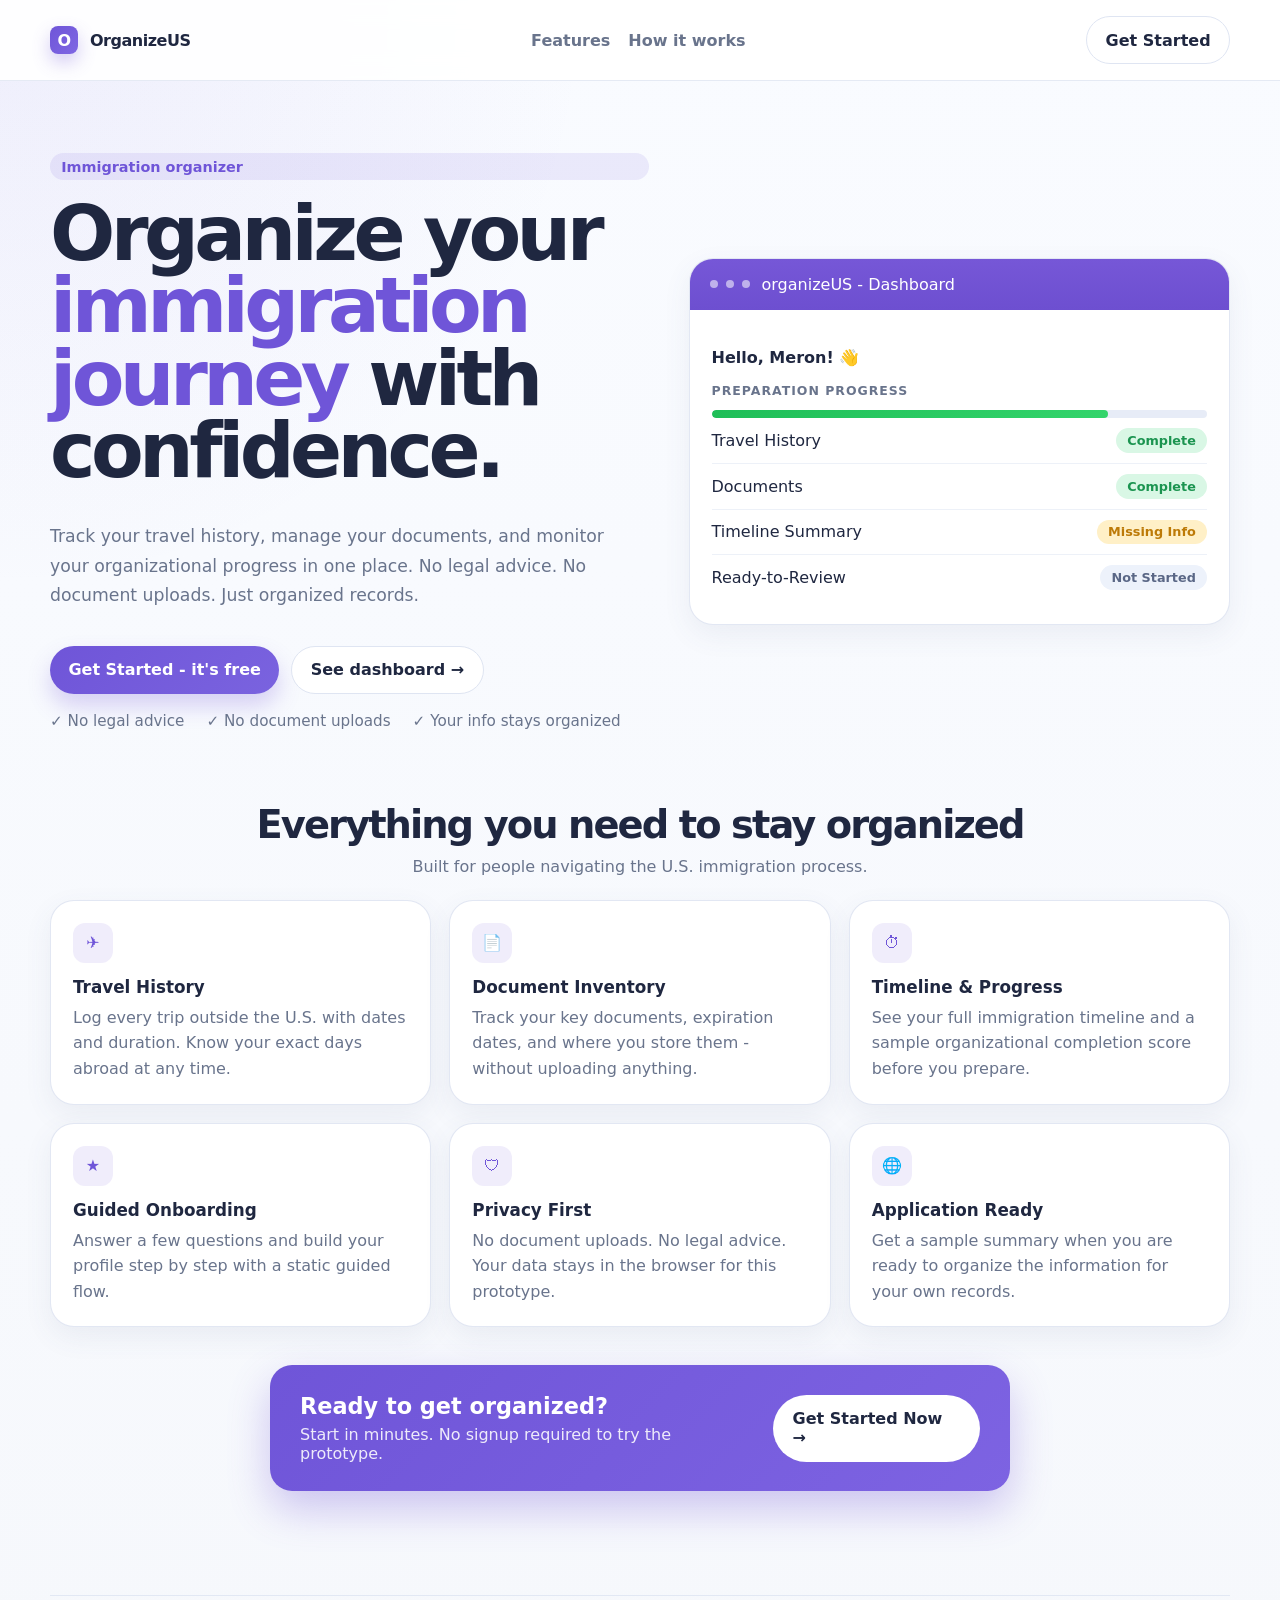
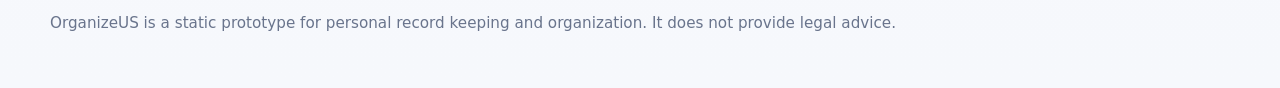
==== index.html @ 8f2bd59b "Initial Project Setup. Figma prototype translation." ====
<!DOCTYPE html>
<html lang="en">
<head>
	<meta charset="UTF-8">
	<meta name="viewport" content="width=device-width, initial-scale=1.0">
	<title>OrganizeUS | Immigration Organization Prototype</title>
	<meta name="description" content="A static prototype for organizing immigration-related records, travel history, documents, and progress.">
	<link rel="stylesheet" href="css/styles.css">
</head>
<body data-page="home">
	<header class="topbar">
		<div class="topbar-inner">
			<a class="brand" href="index.html" aria-label="OrganizeUS home">
				<span class="brand-mark" aria-hidden="true">O</span>
				<span>OrganizeUS</span>
			</a>
			<button class="mobile-nav-toggle" data-mobile-menu-toggle aria-label="Open menu" aria-expanded="false"></button>
			<div class="topnav" data-mobile-menu>
				<a href="#features">Features</a>
				<a href="#how-it-works">How it works</a>
			</div>
			<div class="header-actions" data-mobile-actions>
				<a class="btn-secondary" href="onboarding.html">Get Started</a>
			</div>
		</div>
	</header>

	<main>
		<section class="hero">
			<div class="hero-grid">
				<div class="hero-copy">
					<span class="eyebrow">Immigration organizer</span>
					<h1>Organize your <span class="accent">immigration journey</span> with confidence.</h1>
					<p class="lead">Track your travel history, manage your documents, and monitor your organizational progress in one place. No legal advice. No document uploads. Just organized records.</p>
					<div class="hero-actions">
						<a class="btn" href="onboarding.html">Get Started - it&apos;s free</a>
						<a class="btn-secondary" href="dashboard.html">See dashboard →</a>
					</div>
					<div class="hero-note-row">
						<span>✓ No legal advice</span>
						<span>✓ No document uploads</span>
						<span>✓ Your info stays organized</span>
					</div>
				</div>
				<article class="hero-card" aria-label="Sample dashboard preview">
					<div class="hero-card-header">
						<div class="hero-card-dots" aria-hidden="true"><span></span><span></span><span></span></div>
						<span>organizeUS - Dashboard</span>
					</div>
					<div class="hero-card-body">
						<p><strong>Hello, Meron!</strong> 👋</p>
						<p class="progress-label">Preparation progress</p>
						<div class="progress-line" aria-hidden="true"><div class="progress-bar green" style="width:80%"></div></div>
						<div class="status-row"><span>Travel History</span><span class="status-tag success">Complete</span></div>
						<div class="status-row"><span>Documents</span><span class="status-tag success">Complete</span></div>
						<div class="status-row"><span>Timeline Summary</span><span class="status-tag warning">Missing Info</span></div>
						<div class="status-row"><span>Ready-to-Review</span><span class="status-tag neutral">Not Started</span></div>
					</div>
				</article>
			</div>
		</section>

		<section class="section" id="features">
			<div class="section-heading">
				<h2>Everything you need to stay organized</h2>
				<p>Built for people navigating the U.S. immigration process.</p>
			</div>
			<div class="features-grid">
				<article class="feature-card"><span class="feature-icon" aria-hidden="true">✈</span><h3>Travel History</h3><p>Log every trip outside the U.S. with dates and duration. Know your exact days abroad at any time.</p></article>
				<article class="feature-card"><span class="feature-icon" aria-hidden="true">📄</span><h3>Document Inventory</h3><p>Track your key documents, expiration dates, and where you store them - without uploading anything.</p></article>
				<article class="feature-card"><span class="feature-icon" aria-hidden="true">⏱</span><h3>Timeline &amp; Progress</h3><p>See your full immigration timeline and a sample organizational completion score before you prepare.</p></article>
				<article class="feature-card"><span class="feature-icon" aria-hidden="true">★</span><h3>Guided Onboarding</h3><p>Answer a few questions and build your profile step by step with a static guided flow.</p></article>
				<article class="feature-card"><span class="feature-icon" aria-hidden="true">🛡</span><h3>Privacy First</h3><p>No document uploads. No legal advice. Your data stays in the browser for this prototype.</p></article>
				<article class="feature-card"><span class="feature-icon" aria-hidden="true">🌐</span><h3>Application Ready</h3><p>Get a sample summary when you are ready to organize the information for your own records.</p></article>
			</div>
			<div class="cta-banner" id="how-it-works">
				<div>
					<h3>Ready to get organized?</h3>
					<p>Start in minutes. No signup required to try the prototype.</p>
				</div>
				<a class="btn-secondary" href="onboarding.html">Get Started Now →</a>
			</div>
		</section>
	</main>

	<footer class="footer">
		<div class="container">
			<div class="page-divider"></div>
			<p>OrganizeUS is a static prototype for personal record keeping and organization. It does not provide legal advice.</p>
		</div>
	</footer>

	<script src="js/app.js"></script>
</body>
</html>
---- css/styles.css ----
/* Shared design system for OrganizeUS */
:root {
	--primary-color: #6f55d8;
	--primary-dark: #5a43c7;
	--success-color: #27c35b;
	--warning-color: #ffb020;
	--danger-color: #ff6b6b;
	--background-color: #f6f8fc;
	--surface-color: #ffffff;
	--text-color: #1f2740;
	--muted-text-color: #69748c;
	--border-color: #dfe5f2;
	--border-strong: #cfd8ea;
	--shadow-soft: 0 10px 28px rgba(76, 87, 129, 0.08);
	--shadow-strong: 0 18px 40px rgba(28, 38, 65, 0.09);
	--border-radius: 18px;
	--border-radius-lg: 24px;
	--content-width: 1180px;
	--sidebar-width: 240px;
	--transition: 180ms ease;
}

* { box-sizing: border-box; }
html { scroll-behavior: smooth; }
body {
	margin: 0;
	font-family: Inter, ui-sans-serif, system-ui, -apple-system, BlinkMacSystemFont, "Segoe UI", sans-serif;
	color: var(--text-color);
	background:
		radial-gradient(circle at top left, rgba(111, 85, 216, 0.08), transparent 28%),
		linear-gradient(180deg, #f9fbff 0%, var(--background-color) 100%);
	min-height: 100vh;
}

img { max-width: 100%; display: block; }
a { color: inherit; text-decoration: none; }
button, input, select, textarea { font: inherit; }
button { cursor: pointer; }
:focus-visible { outline: 3px solid rgba(111, 85, 216, 0.35); outline-offset: 2px; }

.container,
.topbar-inner,
.app-topbar,
.hero-grid,
.features-grid,
.app-shell,
.dashboard-grid,
.travel-grid,
.timeline-grid,
.onboarding-shell {
	width: min(var(--content-width), calc(100% - 32px));
	margin: 0 auto;
}

.topbar {
	position: sticky; top: 0; z-index: 50;
	background: rgba(255,255,255,.9); backdrop-filter: blur(12px);
	border-bottom: 1px solid rgba(223,229,242,.8);
}

.topbar-inner { display:flex; align-items:center; justify-content:space-between; gap:16px; min-height:80px; }
.brand { display:inline-flex; align-items:center; gap:12px; font-weight:800; letter-spacing:-.03em; }
.brand-mark {
	width: 28px; height: 28px; border-radius: 8px;
	background: linear-gradient(135deg, var(--primary-color), #7f67e3);
	color:#fff; display:inline-flex; align-items:center; justify-content:center;
	box-shadow:0 8px 18px rgba(111,85,216,.3);
}
.brand-mark svg, .icon svg, .nav-icon svg, .feature-icon svg, .card-icon svg, .stat-icon svg, .btn-icon svg {
	width: 18px; height: 18px; stroke: currentColor; fill: none; stroke-width: 2; stroke-linecap: round; stroke-linejoin: round;
}

.topnav, .header-actions { display:flex; align-items:center; gap:18px; color: var(--muted-text-color); font-weight:600; }
.header-actions { gap: 10px; }
.topnav a:hover, .topnav button:hover { color: var(--text-color); }

.btn, .btn-secondary, .btn-ghost, .btn-success, .btn-outline, .nav-link, .mobile-nav-toggle, .choice {
	border:0; border-radius:999px; display:inline-flex; align-items:center; justify-content:center; gap:8px;
	transition: transform var(--transition), background var(--transition), color var(--transition), box-shadow var(--transition), border-color var(--transition);
}
.btn, .btn-secondary, .btn-success, .btn-outline, .btn-ghost { padding:.85rem 1.15rem; font-weight:700; }
.btn, .btn-success {
	color:#fff; background: linear-gradient(135deg, var(--primary-color), #7a63df);
	box-shadow: 0 12px 22px rgba(111,85,216,.25);
}
.btn:hover, .btn-success:hover { transform: translateY(-1px); }
.btn-secondary, .btn-outline, .nav-link, .choice { background: var(--surface-color); border:1px solid var(--border-color); color: var(--text-color); }
.btn-secondary:hover, .btn-outline:hover, .nav-link:hover, .choice:hover { border-color: var(--border-strong); box-shadow: var(--shadow-soft); }
.btn-ghost { background: transparent; color: var(--muted-text-color); border:1px solid transparent; }
.btn-ghost:hover { color: var(--text-color); background: rgba(111,85,216,.08); }
.mobile-nav-toggle { display:none; width:44px; height:44px; background: var(--surface-color); border:1px solid var(--border-color); }

.hero { padding: 72px 0 38px; }
.eyebrow { display:inline-flex; align-items:center; gap:8px; padding:.35rem .7rem; border-radius:999px; background: rgba(111,85,216,.11); color: var(--primary-color); font-size:.9rem; font-weight:700; }
.hero-grid { display:grid; grid-template-columns: minmax(0,1.05fr) minmax(320px,.95fr); align-items:center; gap:40px; }
.hero h1, .page-title { margin:0; letter-spacing:-.06em; line-height:.94; font-size: clamp(3rem, 6vw, 5.1rem); }
.accent { color: var(--primary-color); }
.lead { color: var(--muted-text-color); font-size:1.08rem; line-height:1.7; max-width:54ch; }
.hero-copy { display:grid; gap:18px; }
.hero-actions, .page-actions, .onboarding-actions, .modal-actions, .summary-list, .quick-action-grid { display:flex; flex-wrap:wrap; gap:12px; }
.hero-note-row { display:flex; flex-wrap:wrap; gap:22px; color: var(--muted-text-color); font-size:.95rem; }
.hero-note-row span, .muted-pill { display:inline-flex; align-items:center; gap:8px; }

.hero-card, .panel, .timeline-panel, .feature-card, .summary-card, .dashboard-stat, .onboarding-card, .table-card, .document-card, .page-card, .mini-card, .field-card, .modal {
	background: var(--surface-color); border:1px solid rgba(223,229,242,.9); border-radius: var(--border-radius-lg); box-shadow: var(--shadow-soft);
}
.hero-card { overflow:hidden; }
.hero-card-header { padding:16px 20px; background: linear-gradient(180deg, #7657d7 0%, #6d4fd0 100%); color:#fff; display:flex; align-items:center; gap:12px; }
.hero-card-dots { display:flex; gap:8px; }
.hero-card-dots span { width:8px; height:8px; border-radius:999px; background: rgba(255,255,255,.55); }
.hero-card-body { padding:22px 22px 24px; }
.progress-line, .progress-track { height:8px; border-radius:999px; background:#e7ecf7; overflow:hidden; }
.progress-bar { height:100%; border-radius:inherit; background: linear-gradient(90deg, #21c45a, #37d06a); width:0; }
.progress-bar.purple { background: linear-gradient(90deg, var(--primary-color), #8a72ea); }
.progress-bar.green { background: linear-gradient(90deg, #1fbe58, #33d46b); }
.status-list { margin:18px 0 0; padding:0; list-style:none; display:grid; gap:10px; }
.status-row, .table-row, .stat-row, .timeline-item, .summary-row, .info-row { display:flex; align-items:center; justify-content:space-between; gap:12px; }
.status-row { padding:10px 0; border-bottom:1px solid #edf1f8; }
.status-row:last-child, .stat-row:last-child, .info-row:last-child, .summary-row:last-child { border-bottom:0; }
.status-tag, .badge, .pill, .chip, .step-pill, .state-label { border-radius:999px; font-size:.8rem; font-weight:700; display:inline-flex; align-items:center; gap:6px; }
.status-tag, .pill, .step-pill, .badge { padding:.3rem .7rem; }
.status-tag.success, .badge.success, .pill.success { background:#d9f7e5; color:#1b9450; }
.status-tag.warning, .badge.warning, .pill.warning { background:#fff0c7; color:#bd7a07; }
.status-tag.neutral, .badge.neutral, .pill.neutral { background:#edf2fb; color:#5a6786; }
.status-tag.danger, .badge.danger, .pill.danger { background:#ffe0e0; color:#d65b5b; }

.section { padding: 34px 0 20px; }
.section-heading, .page-heading, .summary-heading { text-align:center; display:grid; gap:10px; margin-bottom:24px; }
.section-heading h2, .page-heading h1, .summary-heading h2 { margin:0; letter-spacing:-.05em; font-size: clamp(2rem, 3vw, 3rem); }
.section-heading p, .page-heading p, .summary-heading p { margin:0; color: var(--muted-text-color); }
.features-grid, .dashboard-grid, .travel-stats, .document-grid, .page-card-grid, .info-grid, .mini-grid { display:grid; gap:18px; }
.features-grid { grid-template-columns: repeat(3, minmax(0, 1fr)); }
.feature-card { padding:22px; min-height:180px; }
.card-icon, .feature-icon, .stat-icon, .nav-icon { width:40px; height:40px; border-radius:12px; display:inline-flex; align-items:center; justify-content:center; color: var(--primary-color); background: rgba(111,85,216,.1); }
.feature-card h3, .page-card h3, .document-card h3, .summary-card h3, .dashboard-stat h3, .panel h3, .modal h3, .onboarding-step h3 { margin:14px 0 8px; font-size:1.05rem; }
.feature-card p, .page-card p, .document-card p, .summary-card p, .dashboard-stat p, .panel p, .onboarding-step p, .modal p { margin:0; color: var(--muted-text-color); line-height:1.6; }

.cta-banner {
	margin:38px auto 0; width:min(740px,100%); border-radius:22px; background: linear-gradient(135deg, #6f55d8, #7d63e2); color:#fff;
	padding:28px 30px; box-shadow: 0 18px 42px rgba(111,85,216,.32); display:flex; align-items:center; justify-content:space-between; gap:16px;
}
.cta-banner h3 { margin:0 0 6px; font-size:1.4rem; }
.cta-banner p { margin:0; opacity:.88; }
.cta-banner .btn-secondary { border-color: rgba(255,255,255,.2); }

.app-topbar { display:flex; align-items:center; justify-content:space-between; padding:22px 0 18px; }
.app-shell { display:grid; grid-template-columns: var(--sidebar-width) minmax(0, 1fr); gap:24px; align-items:start; padding-bottom:48px; }
.sidebar { position: sticky; top:102px; background: var(--surface-color); border:1px solid rgba(223,229,242,.9); border-radius:20px; box-shadow: var(--shadow-soft); padding:8px; }
.sidebar-nav { display:grid; gap:4px; }
.nav-link { justify-content:flex-start; width:100%; padding:.9rem 1rem; text-align:left; color: var(--muted-text-color); }
.nav-link.active { background: rgba(111,85,216,.12); color: var(--primary-color); border-color: rgba(111,85,216,.16); box-shadow: inset 3px 0 0 var(--primary-color); }
.content-stack { display:grid; gap:22px; }
.dashboard-hero, .content-panel, .table-card, .timeline-panel, .onboarding-card, .modal, .page-card, .summary-card, .panel { padding:22px; }
.page-heading { text-align:left; margin-bottom:0; }
.dashboard-grid { grid-template-columns: 1.1fr .9fr; }
.dashboard-stat, .info-card, .page-card, .summary-card, .mini-card, .field-card { padding:18px; }
.dashboard-stat h3, .info-card h3, .mini-card h3 { margin-top:0; font-size:.95rem; }
.big-number { font-size: clamp(2rem, 4vw, 2.8rem); font-weight:800; letter-spacing:-.05em; margin:10px 0 12px; }
.dashboard-main-card { display:grid; gap:18px; }
.quick-action-grid { display:grid; grid-template-columns: repeat(2, minmax(0, 1fr)); }
.quick-action-grid .nav-link, .action-link { border-radius:14px; min-height:54px; }

.table-card { overflow:hidden; }
.table-wrap { overflow-x:auto; margin-top:12px; }
table { width:100%; border-collapse:collapse; min-width:760px; }
thead th { text-align:left; font-size:.78rem; color: var(--muted-text-color); padding:12px 14px; text-transform:uppercase; letter-spacing:.04em; border-bottom:1px solid #e8edf5; }
tbody td { padding:14px; border-bottom:1px solid #edf1f8; vertical-align:middle; }
tbody tr:last-child td { border-bottom:0; }
.table-country { display:grid; gap:2px; }
.table-country strong { font-size:.96rem; }
.table-country span, .subtle { color: var(--muted-text-color); font-size:.9rem; }
.travel-stats, .page-card-grid, .info-grid, .mini-grid { grid-template-columns: repeat(3, minmax(0, 1fr)); }
.document-grid { grid-template-columns: repeat(3, minmax(0, 1fr)); }
.document-card { padding:20px; min-height:228px; display:grid; align-content:start; gap:10px; }
.document-card.danger { border-color: rgba(255,107,107,.7); }
.document-card .doc-icon { width:42px; height:42px; border-radius:10px; background:#f3f6fb; display:inline-flex; align-items:center; justify-content:center; color: var(--primary-color); }
.document-card .doc-icon svg { width:20px; height:20px; }
.timeline-grid { display:grid; grid-template-columns:1.15fr .85fr; gap:18px; }
.timeline-list { position:relative; margin:0; padding:0 0 0 28px; list-style:none; display:grid; gap:16px; }
.timeline-list::before { content:""; position:absolute; left:13px; top:8px; bottom:8px; width:2px; background:#d7dded; }
.timeline-item { position:relative; align-items:flex-start; justify-content:flex-start; }
.timeline-item::before { content:""; position:absolute; left:-22px; top:8px; width:10px; height:10px; border-radius:999px; background: var(--primary-color); box-shadow:0 0 0 4px rgba(111,85,216,.12); }
.timeline-item strong { color: var(--primary-color); }

.ring-wrap { width:122px; height:122px; border-radius:50%; background: conic-gradient(var(--success-color) calc(var(--score) * 1%), #e9eef7 0); display:grid; place-items:center; margin:8px auto 14px; position:relative; }
.ring-wrap::after { content:""; position:absolute; inset:8px; border-radius:50%; background:#fff; }
.ring-value { position:relative; z-index:1; font-size:1.8rem; font-weight:800; letter-spacing:-.05em; }

.onboarding-page { min-height:100vh; display:grid; place-items:center; padding:32px 0; }
.onboarding-shell { width:min(820px, calc(100% - 32px)); }
.onboarding-card { max-width:760px; margin:0 auto; padding:0; overflow:hidden; }
.assistant-header { padding:18px 20px; border-bottom:1px solid #edf1f8; display:flex; justify-content:space-between; align-items:center; }
.assistant-name { display:flex; align-items:center; gap:12px; font-weight:800; }
.assistant-avatar { width:38px; height:38px; border-radius:999px; background: rgba(111,85,216,.12); color: var(--primary-color); display:grid; place-items:center; }
.assistant-status { color:#1fa84b; font-size:.9rem; font-weight:700; }
.assistant-body { padding:22px 20px 18px; display:grid; gap:18px; }
.progress-header { display:flex; justify-content:space-between; gap:16px; align-items:center; }
.progress-label { color: var(--muted-text-color); font-size:.78rem; text-transform:uppercase; letter-spacing:.08em; font-weight:700; }
.chat-stream { min-height:290px; display:grid; align-content:start; gap:14px; }
.chat-row { display:flex; width:100%; }
.chat-row.user { justify-content:flex-end; }
.bubble { max-width:min(74%, 420px); padding:.8rem 1rem; border-radius:16px; background:#eef2f8; color: var(--text-color); line-height:1.5; }
.bubble.user { background: var(--primary-color); color:#fff; }
.step-choices { display:flex; flex-wrap:wrap; gap:10px; }
.step-choices .choice { padding:.85rem 1rem; font-weight:700; }
.step-choices .choice.active, .step-choices .choice:hover { background: rgba(111,85,216,.12); color: var(--primary-color); border-color: rgba(111,85,216,.22); }
.input-row { display:grid; grid-template-columns: 1fr auto; gap:12px; }
input, select, textarea { width:100%; border:1px solid var(--border-color); background:#fff; color: var(--text-color); border-radius:14px; padding:.9rem 1rem; }
input::placeholder, textarea::placeholder { color:#9aa3b8; }
.field-group { display:grid; gap:8px; }
.field-grid { display:grid; gap:16px; grid-template-columns: repeat(3, minmax(0, 1fr)); }
.field-grid.two { grid-template-columns: repeat(2, minmax(0, 1fr)); }
.field-grid .field-group.full { grid-column: 1 / -1; }
.field-label { font-weight:700; font-size:.95rem; }
.helper-text { color: var(--muted-text-color); font-size:.9rem; }

.modal-backdrop { position:fixed; inset:0; background: rgba(19,25,43,.44); display:none; align-items:center; justify-content:center; z-index:80; padding:16px; }
.modal-backdrop.open { display:flex; }
.modal { width:min(560px, 100%); max-height: calc(100vh - 32px); overflow:auto; }
.modal-header { display:flex; justify-content:space-between; gap:16px; align-items:center; margin-bottom:18px; }
.close-button { width:42px; height:42px; border-radius:999px; border:1px solid var(--border-color); background:#fff; }
.empty-state { border:1px dashed var(--border-color); border-radius:18px; padding:28px; text-align:center; color: var(--muted-text-color); background: rgba(255,255,255,.7); }
.sr-only { position:absolute; width:1px; height:1px; padding:0; margin:-1px; overflow:hidden; clip:rect(0,0,0,0); white-space:nowrap; border:0; }
.footer { margin-top:38px; padding:28px 0 40px; color: var(--muted-text-color); font-size:.95rem; }
.page-divider { height:1px; background:#e2e8f4; margin:18px 0; }
.mobile-only { display:none; }

@media (max-width: 1100px) {
	.hero-grid, .dashboard-grid, .timeline-grid, .app-shell { grid-template-columns: 1fr; }
	.sidebar { position:static; }
	.features-grid, .travel-stats, .document-grid, .page-card-grid, .info-grid, .mini-grid, .field-grid { grid-template-columns: repeat(2, minmax(0, 1fr)); }
}

@media (max-width: 800px) {
	.topbar-inner, .app-topbar, .cta-banner, .progress-header, .modal-header, .assistant-header, .status-row { flex-direction:column; align-items:flex-start; }
	.topnav, .header-actions { display:none; }
	.topnav.open, .header-actions.open { display:flex; flex-direction:column; align-items:stretch; width:100%; }
	.mobile-nav-toggle { display:inline-flex; }
	.hero { padding-top:42px; }
	.hero-actions, .page-actions, .onboarding-actions, .modal-actions, .quick-action-grid { grid-template-columns:1fr; }
	.quick-action-grid { display:grid; }
	.features-grid, .travel-stats, .document-grid, .page-card-grid, .info-grid, .mini-grid, .field-grid, .field-grid.two { grid-template-columns:1fr; }
	.input-row { grid-template-columns:1fr; }
	.bubble { max-width:100%; }
	.cta-banner { padding:22px; }
	.mobile-only { display:inline-flex; }
}

@media (max-width: 560px) {
	.container, .topbar-inner, .app-topbar, .hero-grid, .features-grid, .page-grid, .dashboard-grid, .travel-grid, .timeline-grid, .onboarding-shell { width:min(var(--content-width), calc(100% - 20px)); }
	.hero h1, .page-title { line-height:1.02; }
	.sidebar { padding:6px; }
	.nav-link { padding:.8rem .9rem; }
	.assistant-body, .dashboard-hero, .content-panel, .table-card, .timeline-panel, .onboarding-card, .modal, .page-card, .summary-card, .panel, .feature-card, .document-card { padding:16px; }
}
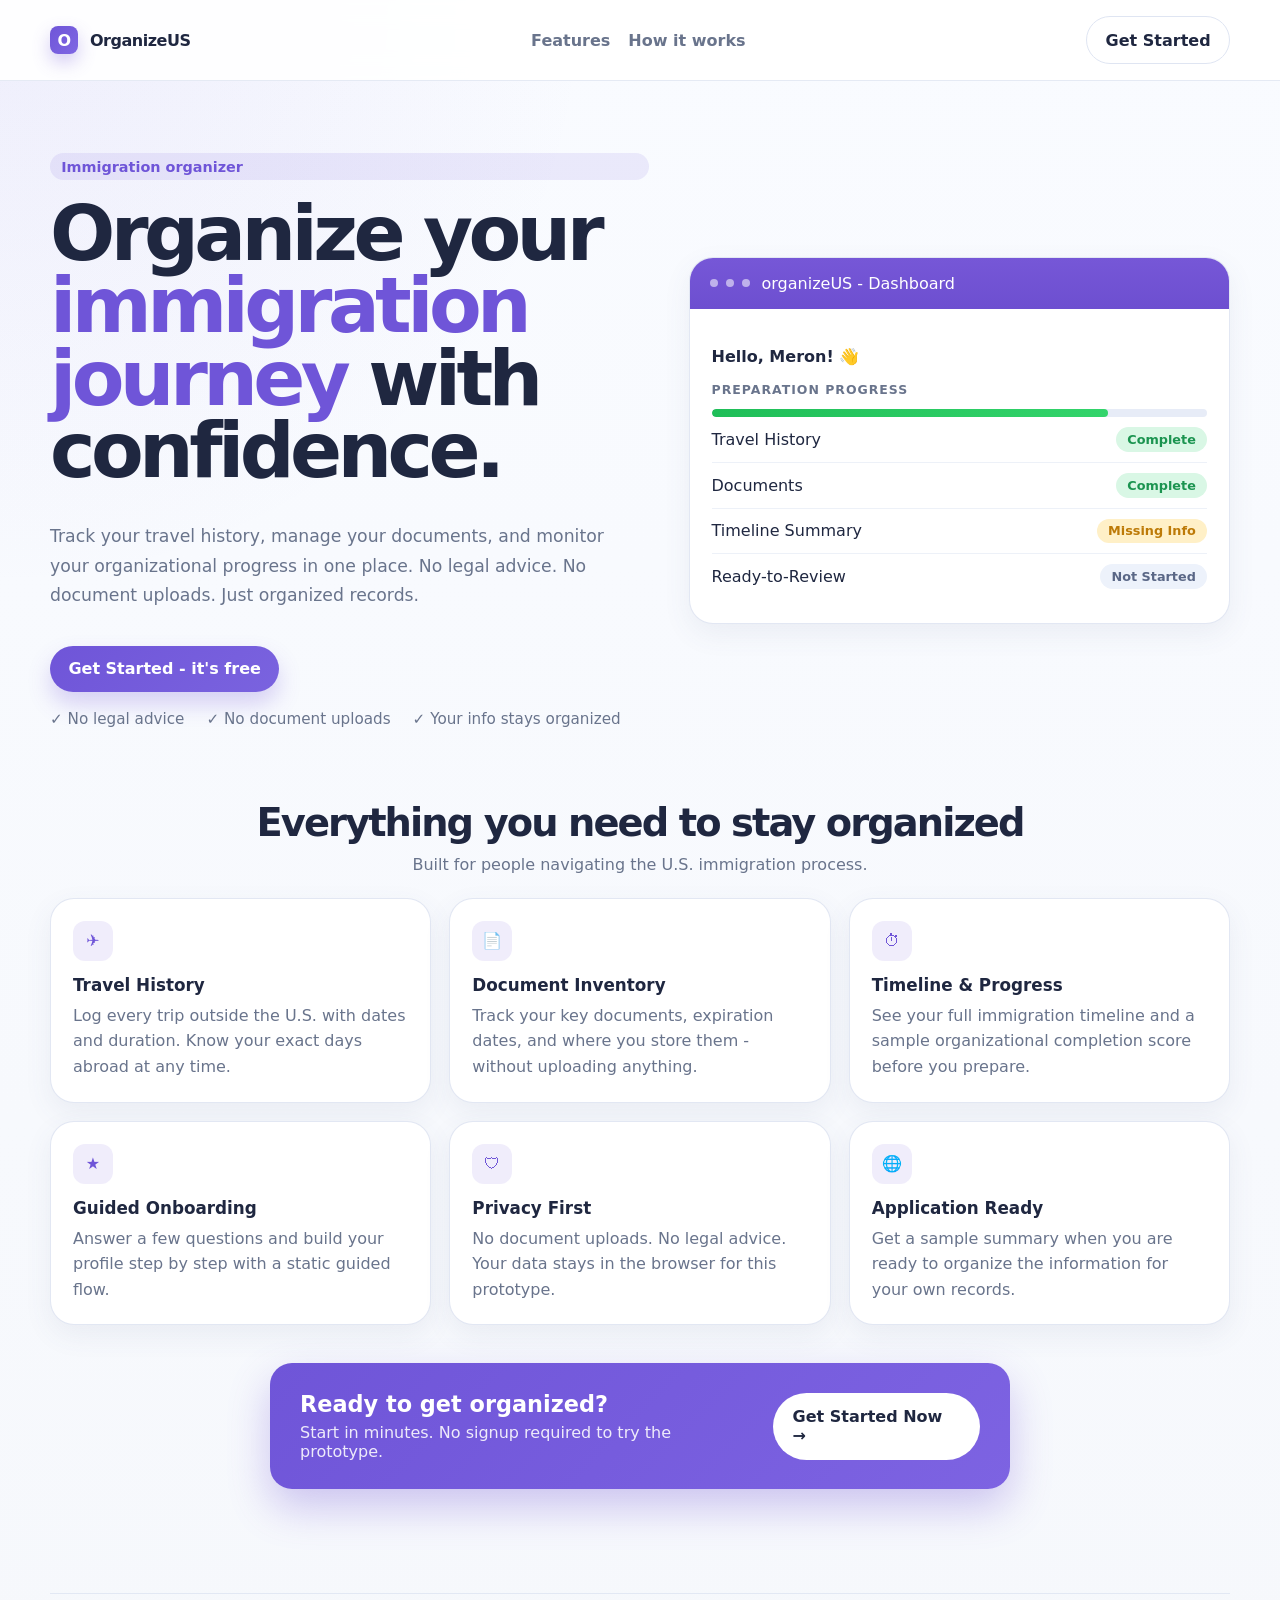
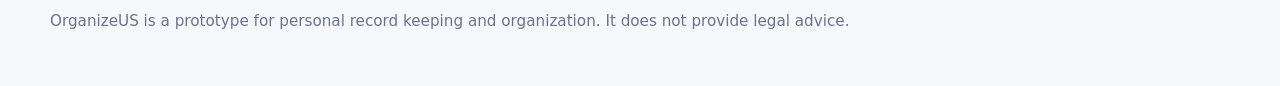
==== commit e01d5913: "Delete dashboard button from main page" ====
--- a/index.html
+++ b/index.html
@@ -34,7 +34,6 @@
 					<p class="lead">Track your travel history, manage your documents, and monitor your organizational progress in one place. No legal advice. No document uploads. Just organized records.</p>
 					<div class="hero-actions">
 						<a class="btn" href="onboarding.html">Get Started - it&apos;s free</a>
-						<a class="btn-secondary" href="dashboard.html">See dashboard →</a>
 					</div>
 					<div class="hero-note-row">
 						<span>✓ No legal advice</span>
@@ -86,7 +85,7 @@
 	<footer class="footer">
 		<div class="container">
 			<div class="page-divider"></div>
-			<p>OrganizeUS is a static prototype for personal record keeping and organization. It does not provide legal advice.</p>
+			<p>OrganizeUS is a prototype for personal record keeping and organization. It does not provide legal advice.</p>
 		</div>
 	</footer>
 
--- a/css/styles.css
+++ b/css/styles.css
@@ -170,6 +170,8 @@
 .table-country strong { font-size:.96rem; }
 .table-country span, .subtle { color: var(--muted-text-color); font-size:.9rem; }
 .travel-stats, .page-card-grid, .info-grid, .mini-grid { grid-template-columns: repeat(3, minmax(0, 1fr)); }
+.travel-guidance { margin-top: 14px; padding: 14px 16px; border-radius: 12px; background: #f7f8fc; font-size: 0.92rem; line-height: 1.5;}
+.travel-guidance p { margin: 0; }
 .document-grid { grid-template-columns: repeat(3, minmax(0, 1fr)); }
 .document-card { padding:20px; min-height:228px; display:grid; align-content:start; gap:10px; }
 .document-card.danger { border-color: rgba(255,107,107,.7); }
@@ -194,9 +196,58 @@
 .assistant-avatar { width:38px; height:38px; border-radius:999px; background: rgba(111,85,216,.12); color: var(--primary-color); display:grid; place-items:center; }
 .assistant-status { color:#1fa84b; font-size:.9rem; font-weight:700; }
 .assistant-body { padding:22px 20px 18px; display:grid; gap:18px; }
+.assistant-widget {
+	width: min(100%, 560px);
+	margin-left: auto;
+	display: grid;
+	gap: 16px;
+}
+
+.assistant-widget-header {
+	display: flex;
+	justify-content: space-between;
+	align-items: flex-start;
+	gap: 16px;
+}
+
+.assistant-widget-header h3 {
+	margin-top: 0;
+}
+
+.assistant-widget-header p {
+	max-width: 52ch;
+}
+
+.assistant-widget-body {
+	display: flex;
+	flex-direction: column;
+	gap: 16px;
+	min-height: 0;
+	max-height: 420px;
+	overflow: hidden;
+	padding-right: 4px;
+}
+
+.assistant-widget[data-collapsed="true"] .assistant-widget-body {
+	display: none;
+}
+
+.assistant-toggle {
+	white-space: nowrap;
+	flex: 0 0 auto;
+}
+
 .progress-header { display:flex; justify-content:space-between; gap:16px; align-items:center; }
 .progress-label { color: var(--muted-text-color); font-size:.78rem; text-transform:uppercase; letter-spacing:.08em; font-weight:700; }
-.chat-stream { min-height:290px; display:grid; align-content:start; gap:14px; }
+.chat-stream {
+	min-height: 0;
+	flex: 1 1 auto;
+	display: grid;
+	align-content: start;
+	gap: 14px;
+	overflow: auto;
+	padding-bottom: 4px;
+}
 .chat-row { display:flex; width:100%; }
 .chat-row.user { justify-content:flex-end; }
 .bubble { max-width:min(74%, 420px); padding:.8rem 1rem; border-radius:16px; background:#eef2f8; color: var(--text-color); line-height:1.5; }
@@ -204,7 +255,14 @@
 .step-choices { display:flex; flex-wrap:wrap; gap:10px; }
 .step-choices .choice { padding:.85rem 1rem; font-weight:700; }
 .step-choices .choice.active, .step-choices .choice:hover { background: rgba(111,85,216,.12); color: var(--primary-color); border-color: rgba(111,85,216,.22); }
-.input-row { display:grid; grid-template-columns: 1fr auto; gap:12px; }
+.input-row {
+	display: grid;
+	grid-template-columns: minmax(0, 1fr) auto;
+	gap: 12px;
+	flex: 0 0 auto;
+	position: relative;
+	z-index: 1;
+}
 input, select, textarea { width:100%; border:1px solid var(--border-color); background:#fff; color: var(--text-color); border-radius:14px; padding:.9rem 1rem; }
 input::placeholder, textarea::placeholder { color:#9aa3b8; }
 .field-group { display:grid; gap:8px; }
@@ -224,6 +282,99 @@
 .footer { margin-top:38px; padding:28px 0 40px; color: var(--muted-text-color); font-size:.95rem; }
 .page-divider { height:1px; background:#e2e8f4; margin:18px 0; }
 .mobile-only { display:none; }
+
+.assistant-widget {
+	position: fixed;
+	right: 24px;
+	bottom: 24px;
+	z-index: 1000;
+}
+
+.assistant-widget-toggle {
+	display: flex;
+	align-items: center;
+	gap: 8px;
+	padding: 12px 18px;
+	border: 0;
+	border-radius: 999px;
+	background: var(--purple, #6d4aff);
+	color: white;
+	font: inherit;
+	font-weight: 700;
+	cursor: pointer;
+	box-shadow: 0 12px 30px rgba(0, 0, 0, 0.18);
+}
+
+.assistant-widget-panel {
+	position: absolute;
+	right: 0;
+	bottom: 60px;
+	width: min(380px, calc(100vw - 32px));
+	height: min(560px, calc(100vh - 120px));
+	background: white;
+	border: 1px solid rgba(0, 0, 0, 0.12);
+	border-radius: 18px;
+	box-shadow: 0 18px 50px rgba(0, 0, 0, 0.22);
+	overflow: hidden;
+}
+
+.assistant-widget-header {
+	display: flex;
+	align-items: center;
+	justify-content: space-between;
+	padding: 16px;
+	border-bottom: 1px solid rgba(0, 0, 0, 0.1);
+}
+
+.assistant-widget-header div {
+	display: flex;
+	flex-direction: column;
+	gap: 2px;
+}
+
+.assistant-widget-header span {
+	font-size: 0.8rem;
+	opacity: 0.7;
+}
+
+.assistant-widget-messages {
+	height: calc(100% - 145px);
+	overflow-y: auto;
+	padding: 16px;
+}
+
+.assistant-widget-input {
+	display: flex;
+	gap: 8px;
+	padding: 12px;
+	border-top: 1px solid rgba(0, 0, 0, 0.1);
+}
+
+.assistant-widget-input input {
+	flex: 1;
+	min-width: 0;
+}
+
+.assistant-widget-loading {
+	padding: 0 16px 8px;
+	font-size: 0.85rem;
+	opacity: 0.7;
+}
+
+@media (max-width: 600px) {
+	.assistant-widget {
+		right: 16px;
+		bottom: 16px;
+	}
+
+	.assistant-widget-panel {
+		position: fixed;
+		inset: 16px;
+		width: auto;
+		height: auto;
+		bottom: 80px;
+	}
+}
 
 @media (max-width: 1100px) {
 	.hero-grid, .dashboard-grid, .timeline-grid, .app-shell { grid-template-columns: 1fr; }
@@ -243,6 +394,9 @@
 	.input-row { grid-template-columns:1fr; }
 	.bubble { max-width:100%; }
 	.cta-banner { padding:22px; }
+	.assistant-widget { width: 100%; }
+	.assistant-widget-header { flex-direction: column; align-items: flex-start; }
+	.assistant-widget-body { max-height: 320px; }
 	.mobile-only { display:inline-flex; }
 }
 
@@ -252,4 +406,6 @@
 	.sidebar { padding:6px; }
 	.nav-link { padding:.8rem .9rem; }
 	.assistant-body, .dashboard-hero, .content-panel, .table-card, .timeline-panel, .onboarding-card, .modal, .page-card, .summary-card, .panel, .feature-card, .document-card { padding:16px; }
-}
+	.assistant-widget-body { max-height: 280px; }
+	.chat-stream { max-height: 220px; }
+}
